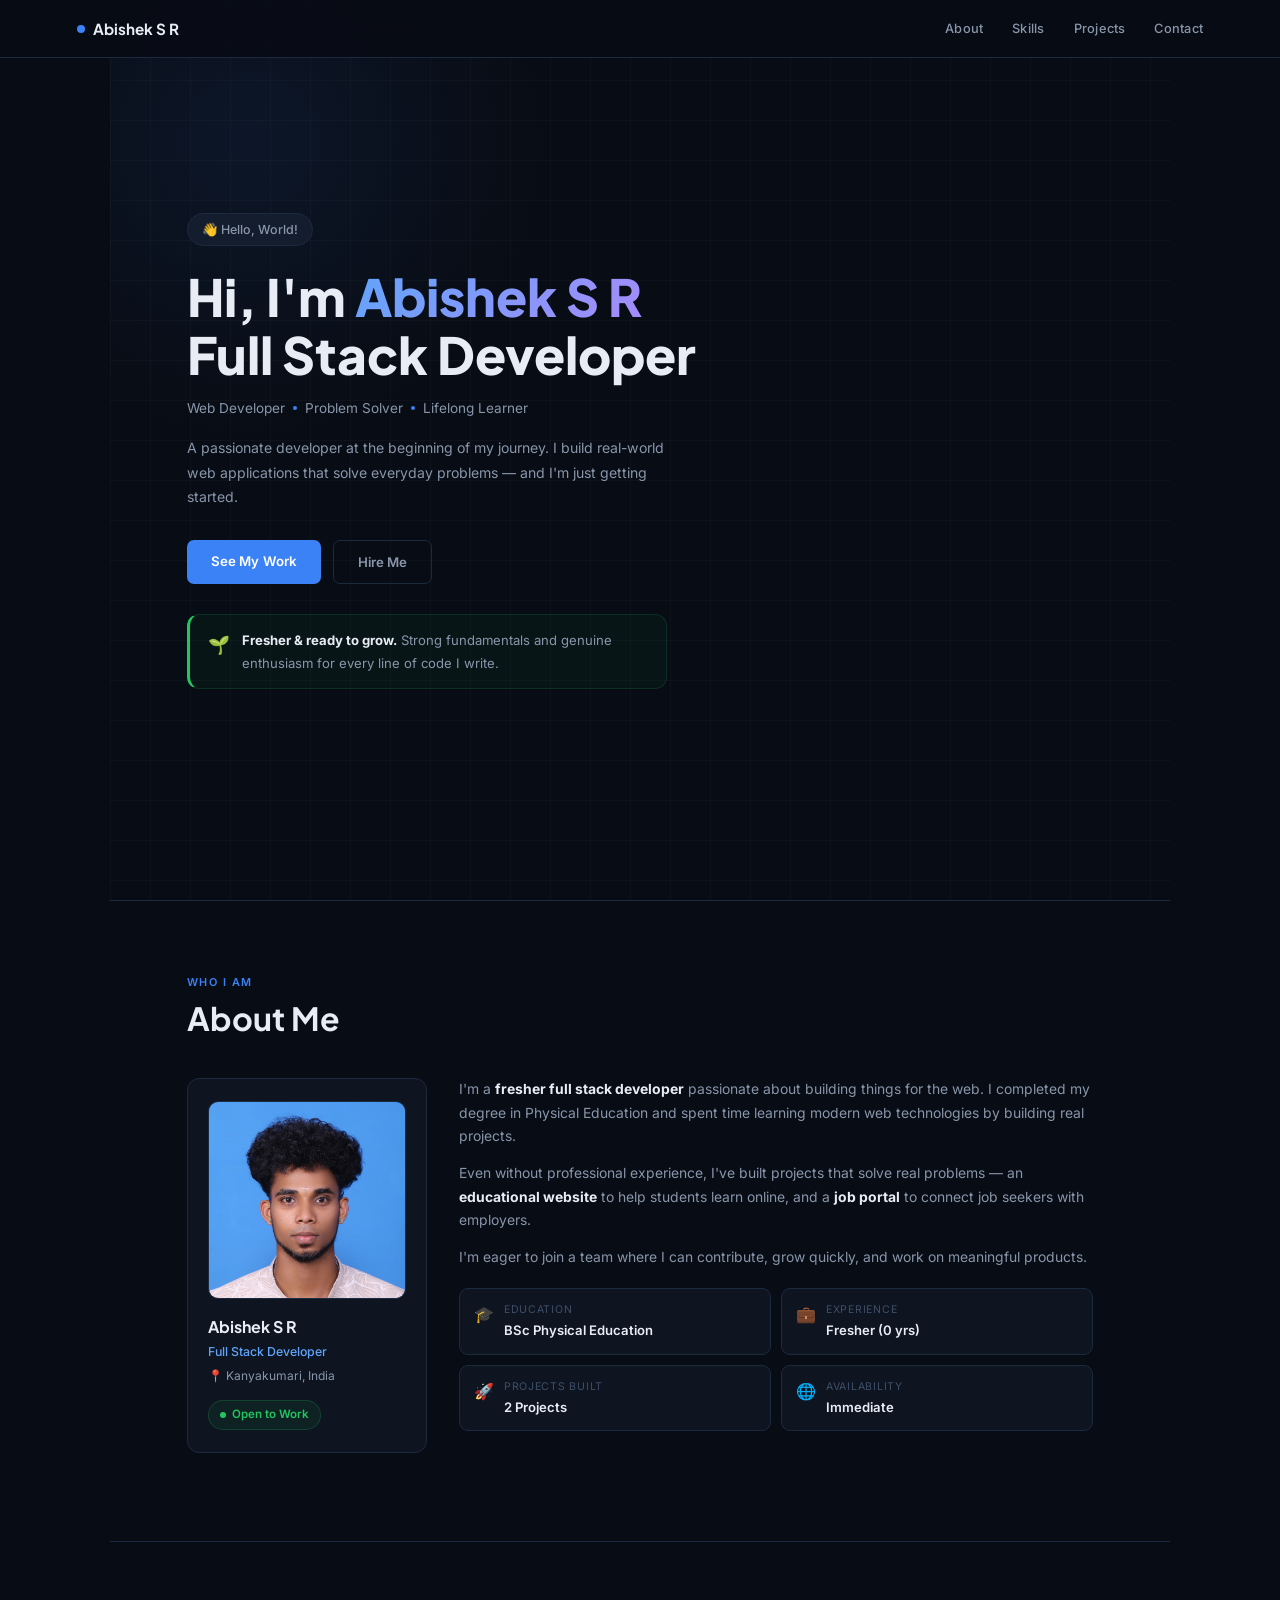
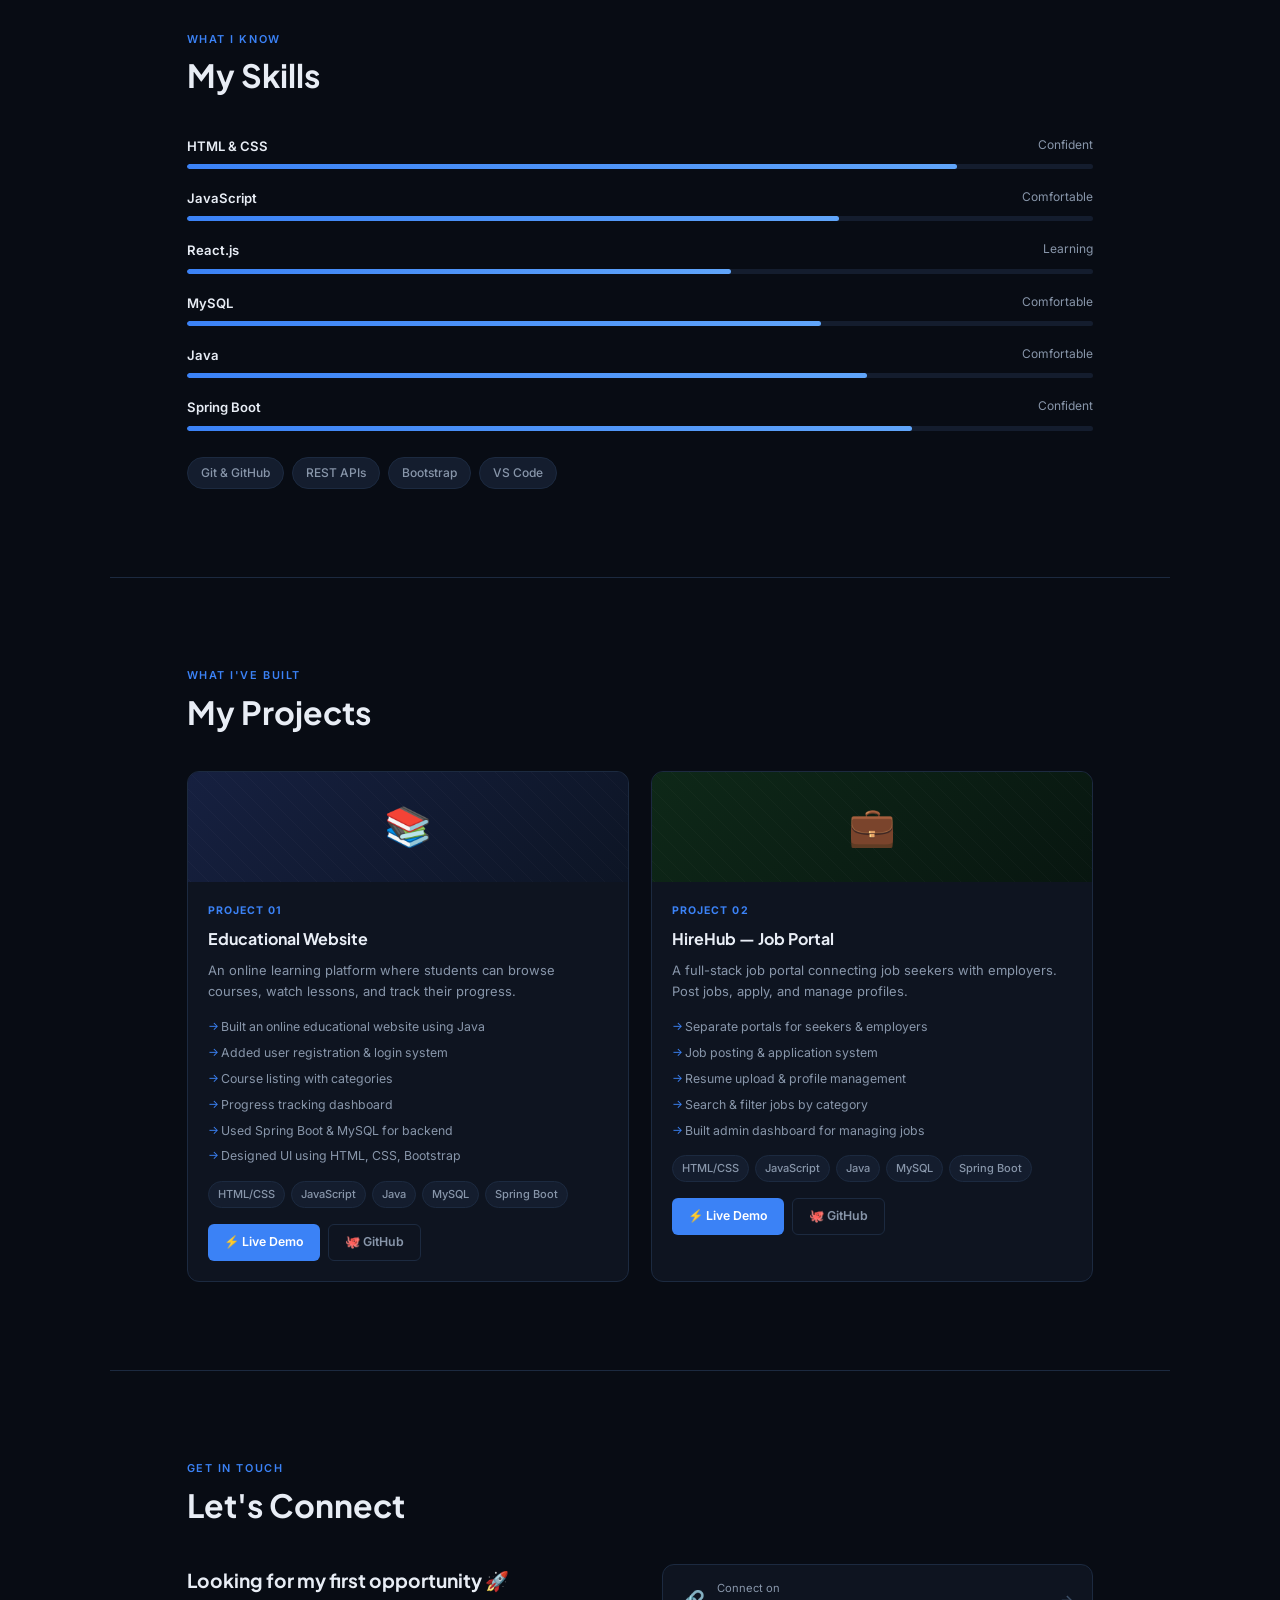
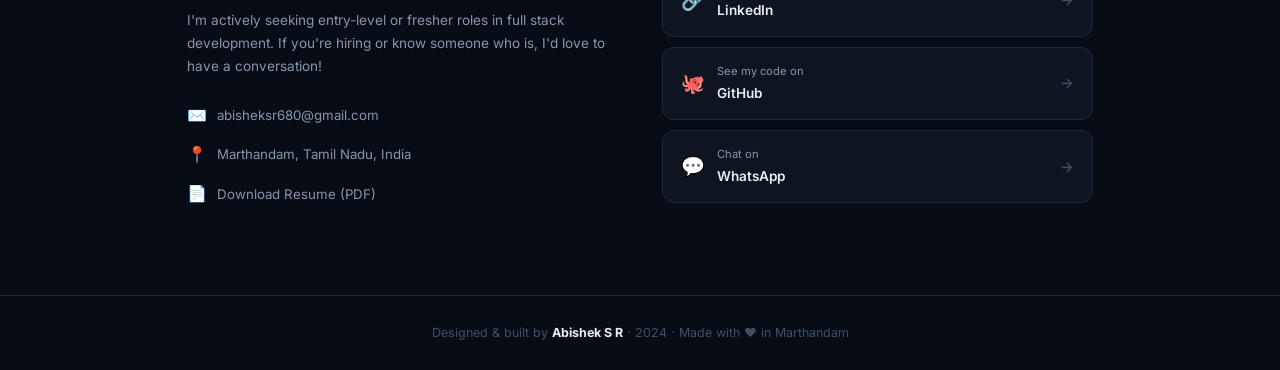
==== MyPortfolio.html @ ea27880e "first commit" ====
<!DOCTYPE html>
<html lang="en">
<head>
  <meta charset="UTF-8" />
  <meta name="viewport" content="width=device-width, initial-scale=1.0"/>
  <title>Abishek S R — Full Stack Developer</title>
  <link rel="preconnect" href="https://fonts.googleapis.com">
  <link href="https://fonts.googleapis.com/css2?family=Inter:wght@300;400;500;600;700&family=Plus+Jakarta+Sans:wght@600;700;800&display=swap" rel="stylesheet">
  <style>
    *, *::before, *::after { box-sizing: border-box; margin: 0; padding: 0; }
    :root {
      --bg:        #080c14;
      --bg2:       #0e1420;
      --bg3:       #141d2e;
      --border:    #1c2a40;
      --accent:    #3b82f6;
      --accent2:   #60a5fa;
      --green:     #22c55e;
      --ink:       #e8edf5;
      --ink-muted: #8896aa;
      --ink-faint: #3d5068;
      --radius:    12px;
      --font-disp: 'Plus Jakarta Sans', sans-serif;
      --font-body: 'Inter', sans-serif;
    }
    html { scroll-behavior: smooth; }
    body {
      background: var(--bg);
      color: var(--ink);
      font-family: var(--font-body);
      font-size: 0.9rem;
      line-height: 1.7;
      overflow-x: hidden;
    }
    a { color: inherit; text-decoration: none; }
    img { display: block; max-width: 100%; }
    ::-webkit-scrollbar { width: 5px; }
    ::-webkit-scrollbar-track { background: var(--bg); }
    ::-webkit-scrollbar-thumb { background: var(--border); border-radius: 10px; }

    /* NAV */
    nav {
      position: fixed; top: 0; left: 0; right: 0; z-index: 100;
      display: flex; align-items: center; justify-content: space-between;
      padding: 0 6%; height: 58px;
      background: rgba(8,12,20,0.9);
      backdrop-filter: blur(20px);
      border-bottom: 1px solid var(--border);
    }
    .nav-logo {
      font-family: var(--font-disp); font-size: 0.95rem; font-weight: 700;
      color: var(--ink); display: flex; align-items: center; gap: 8px;
    }
    .nav-dot { width: 8px; height: 8px; background: var(--accent); border-radius: 50%; }
    .nav-links { list-style: none; display: flex; gap: 1.8rem; }
    .nav-links a { font-size: 0.8rem; font-weight: 500; color: var(--ink-muted); letter-spacing: 0.02em; transition: color .2s; }
    .nav-links a:hover { color: var(--ink); }

    /* SECTIONS */
    section { padding: 88px 6%; max-width: 1060px; margin: 0 auto; }
    .sec-eyebrow {
      font-size: 0.68rem; font-weight: 600; letter-spacing: .14em;
      text-transform: uppercase; color: var(--accent); margin-bottom: 8px;
    }
    section h2 {
      font-family: var(--font-disp);
      font-size: clamp(1.4rem, 3vw, 2rem);
      font-weight: 700; color: var(--ink); margin-bottom: 40px; line-height: 1.2;
    }

    /* HERO */
    #hero {
      min-height: 100vh; display: flex; align-items: center;
      padding-top: 90px; position: relative; overflow: hidden;
    }
    .hero-glow {
      position: absolute; top: -160px; left: -160px; width: 600px; height: 600px;
      background: radial-gradient(circle, rgba(59,130,246,.09) 0%, transparent 70%);
      pointer-events: none;
    }
    .hero-grid {
      position: absolute; inset: 0;
      background-image:
        linear-gradient(rgba(255,255,255,.025) 1px, transparent 1px),
        linear-gradient(90deg, rgba(255,255,255,.025) 1px, transparent 1px);
      background-size: 40px 40px;
      pointer-events: none;
    }
    .hero-content { position: relative; z-index: 1; max-width: 640px; }
    .greeting {
      display: inline-flex; align-items: center; gap: 7px;
      font-size: 0.78rem; font-weight: 500; color: var(--ink-muted);
      background: var(--bg3); border: 1px solid var(--border);
      padding: 5px 14px; border-radius: 99px; margin-bottom: 22px;
    }
    #hero h1 {
      font-family: var(--font-disp);
      font-size: clamp(1.9rem, 5vw, 3.2rem);
      font-weight: 800; line-height: 1.12; margin-bottom: 14px;
    }
    #hero h1 .name {
      background: linear-gradient(135deg, var(--accent2) 0%, #a78bfa 100%);
      -webkit-background-clip: text; -webkit-text-fill-color: transparent; background-clip: text;
    }
    .hero-role {
      font-size: 0.85rem; color: var(--ink-muted);
      display: flex; flex-wrap: wrap; gap: 8px; align-items: center; margin-bottom: 16px;
    }
    .dot { width: 4px; height: 4px; border-radius: 50%; background: var(--accent); display: inline-block; }
    .hero-bio { color: var(--ink-muted); max-width: 500px; margin-bottom: 30px; font-size: 0.88rem; line-height: 1.75; }
    .hero-cta { display: flex; flex-wrap: wrap; gap: 12px; margin-bottom: 30px; }
    .btn-primary {
      padding: 10px 24px; background: var(--accent); color: #fff;
      border-radius: 7px; font-weight: 600; font-size: 0.83rem;
      transition: background .2s, transform .15s; letter-spacing: 0.01em;
    }
    .btn-primary:hover { background: #2563eb; transform: translateY(-1px); }
    .btn-ghost {
      padding: 10px 24px; border: 1px solid var(--border); border-radius: 7px;
      color: var(--ink-muted); font-weight: 600; font-size: 0.83rem;
      transition: border-color .2s, color .2s;
    }
    .btn-ghost:hover { border-color: var(--accent); color: var(--ink); }
    .hero-note {
      display: flex; gap: 12px; align-items: flex-start;
      background: rgba(34,197,94,.05); border: 1px solid rgba(34,197,94,.15);
      border-left: 3px solid var(--green); padding: 14px 18px;
      border-radius: var(--radius); max-width: 480px;
      font-size: 0.82rem; color: var(--ink-muted);
    }
    .hero-note strong { color: var(--ink); }
    .hero-note-icon { font-size: 1.1rem; margin-top: 1px; flex-shrink: 0; }

    /* ABOUT */
    #about { padding-top: 72px; border-top: 1px solid var(--border); }
    .about-wrap { display: grid; grid-template-columns: 240px 1fr; gap: 32px; align-items: start; }
    .about-card {
      background: var(--bg2); border: 1px solid var(--border);
      border-radius: var(--radius); padding: 22px 20px;
      display: flex; flex-direction: column; gap: 14px;
    }
    .avatar {
      width: 100%; aspect-ratio: 1/1; border-radius: 10px;
      overflow: hidden; background: var(--bg3); border: 1px solid var(--border);
    }
    .avatar img { width: 100%; height: 100%; object-fit: cover; object-position: center top; display: block; }
    .about-card h3 { font-family: var(--font-disp); font-size: 1rem; font-weight: 700; }
    .about-card .title { font-size: 0.77rem; color: var(--accent2); font-weight: 500; margin-top: 2px; }
    .about-card .location { font-size: 0.75rem; color: var(--ink-muted); margin-top: 3px; }
    .status-pill {
      display: inline-flex; align-items: center; gap: 6px;
      background: rgba(34,197,94,.08); border: 1px solid rgba(34,197,94,.2);
      color: var(--green); font-size: 0.72rem; font-weight: 600;
      padding: 4px 11px; border-radius: 99px; width: fit-content;
    }
    .status-pill span { width: 6px; height: 6px; border-radius: 50%; background: var(--green); animation: pulse 1.5s infinite; }
    @keyframes pulse { 0%,100%{opacity:1} 50%{opacity:.3} }

    .about-right { display: flex; flex-direction: column; gap: 13px; }
    .about-right p { color: var(--ink-muted); font-size: 0.87rem; }
    .about-right p strong { color: var(--ink); }
    .about-highlights { display: grid; grid-template-columns: 1fr 1fr; gap: 10px; margin-top: 6px; }
    .highlight-item {
      display: flex; gap: 10px; align-items: flex-start;
      background: var(--bg2); border: 1px solid var(--border);
      border-radius: 9px; padding: 12px 14px;
    }
    .highlight-item .icon { font-size: 1rem; flex-shrink: 0; }
    .highlight-item .label { font-size: 0.66rem; color: var(--ink-faint); text-transform: uppercase; letter-spacing: .07em; }
    .highlight-item .value { font-size: 0.82rem; font-weight: 600; color: var(--ink); }

    /* SKILLS */
    #skills { border-top: 1px solid var(--border); }
    .skills-container { display: flex; flex-direction: column; gap: 18px; margin-bottom: 26px; }
    .skill-row-label { display: flex; justify-content: space-between; font-size: 0.82rem; margin-bottom: 7px; }
    .skill-row-label span:first-child { font-weight: 600; }
    .skill-row-label span:last-child { color: var(--ink-muted); font-size: 0.75rem; }
    .skill-bar-bg { height: 5px; background: var(--bg3); border-radius: 99px; overflow: hidden; }
    .skill-bar-fill { height: 100%; background: linear-gradient(90deg, var(--accent), var(--accent2)); border-radius: 99px; }
    .skill-tags-wrap { display: flex; flex-wrap: wrap; gap: 8px; }
    .stag {
      background: var(--bg3); border: 1px solid var(--border);
      color: var(--ink-muted); font-size: 0.75rem; padding: 5px 13px;
      border-radius: 99px; font-weight: 500;
    }

    /* PROJECTS */
    #projects { border-top: 1px solid var(--border); }
    .projects-grid { display: grid; grid-template-columns: 1fr 1fr; gap: 22px; }
    .proj-card {
      background: var(--bg2); border: 1px solid var(--border);
      border-radius: var(--radius); overflow: hidden;
      transition: transform .22s, border-color .22s, box-shadow .22s;
    }
    .proj-card:hover {
      transform: translateY(-5px);
      border-color: rgba(59,130,246,.4);
      box-shadow: 0 12px 40px rgba(59,130,246,.08);
    }
    .proj-banner {
      height: 110px; position: relative; display: flex; align-items: center; justify-content: center;
    }
    .proj-banner-icon { font-size: 2.4rem; position: relative; z-index: 1; }
    .proj-banner-pattern {
      position: absolute; inset: 0;
      background-image: repeating-linear-gradient(45deg, rgba(255,255,255,.025) 0, rgba(255,255,255,.025) 1px, transparent 0, transparent 50%);
      background-size: 18px 18px;
    }
    .proj-body { padding: 20px; }
    .proj-num { font-size: 0.66rem; color: var(--accent); font-weight: 700; letter-spacing: .1em; margin-bottom: 5px; text-transform: uppercase; }
    .proj-body h3 { font-family: var(--font-disp); font-size: 1rem; font-weight: 700; margin-bottom: 8px; }
    .proj-body p { font-size: 0.81rem; color: var(--ink-muted); margin-bottom: 14px; line-height: 1.65; }
    .proj-features { display: flex; flex-direction: column; gap: 5px; margin-bottom: 14px; }
    .proj-feature { font-size: 0.77rem; color: var(--ink-muted); padding-left: 13px; position: relative; }
    .proj-feature::before { content: '→'; position: absolute; left: 0; color: var(--accent); font-size: 0.72rem; }
    .proj-footer { display: flex; flex-wrap: wrap; gap: 6px; margin-bottom: 16px; }
    .proj-tag {
      font-size: 0.69rem; font-weight: 500; background: var(--bg3);
      border: 1px solid var(--border); color: var(--ink-muted); padding: 3px 9px; border-radius: 99px;
    }
    .proj-actions { display: flex; gap: 8px; }
    .proj-btn {
      padding: 7px 16px; border-radius: 6px; font-size: 0.77rem; font-weight: 600;
      transition: all .18s; display: inline-flex; align-items: center; gap: 5px;
    }
    .proj-btn:hover { transform: translateY(-1px); }
    .proj-btn-solid { background: var(--accent); color: #fff; }
    .proj-btn-solid:hover { background: #2563eb; }
    .proj-btn-outline { border: 1px solid var(--border); color: var(--ink-muted); }
    .proj-btn-outline:hover { border-color: var(--accent); color: var(--ink); }

    /* CONTACT */
    #contact { border-top: 1px solid var(--border); }
    .contact-inner { display: grid; grid-template-columns: 1fr 1fr; gap: 44px; align-items: start; }
    .contact-left h3 { font-family: var(--font-disp); font-size: 1.2rem; font-weight: 700; margin-bottom: 12px; }
    .contact-left p { color: var(--ink-muted); font-size: 0.85rem; margin-bottom: 24px; line-height: 1.7; }
    .contact-info { display: flex; flex-direction: column; gap: 12px; }
    .cinfo { display: flex; align-items: center; gap: 10px; }
    .cinfo-icon { font-size: 1rem; flex-shrink: 0; }
    .cinfo a, .cinfo span { color: var(--ink-muted); font-size: 0.83rem; transition: color .2s; }
    .cinfo a:hover { color: var(--accent2); }
    .contact-right { display: flex; flex-direction: column; gap: 10px; }
    .social-btn {
      display: flex; align-items: center; gap: 12px;
      background: var(--bg2); border: 1px solid var(--border);
      padding: 14px 18px; border-radius: var(--radius);
      font-weight: 600; font-size: 0.85rem; transition: all .2s;
    }
    .social-btn:hover { border-color: var(--accent); transform: translateX(4px); background: var(--bg3); }
    .sicon { font-size: 1.2rem; flex-shrink: 0; }
    .sarrow { margin-left: auto; color: var(--ink-faint); font-size: 0.9rem; transition: color .2s; }
    .social-btn:hover .sarrow { color: var(--accent); }
    .sdetail { font-size: 0.7rem; color: var(--ink-muted); margin-bottom: 1px; font-weight: 400; }

    /* FOOTER */
    footer { border-top: 1px solid var(--border); text-align: center; padding: 26px 6%; font-size: 0.78rem; color: var(--ink-faint); }

    /* RESPONSIVE */
    @media (max-width: 780px) {
      .about-wrap { grid-template-columns: 1fr; }
      .about-card { flex-direction: row; flex-wrap: wrap; align-items: center; gap: 16px; }
      .avatar { width: 100px; height: 100px; aspect-ratio: unset; flex-shrink: 0; }
      .projects-grid { grid-template-columns: 1fr; }
      .contact-inner { grid-template-columns: 1fr; }
      .about-highlights { grid-template-columns: 1fr; }
      .nav-links { display: none; }
    }
  </style>
</head>
<body>

<!-- NAV -->
<nav>
  <a href="#hero" class="nav-logo"><div class="nav-dot"></div> Abishek S R</a>
  <ul class="nav-links">
    <li><a href="#about">About</a></li>
    <li><a href="#skills">Skills</a></li>
    <li><a href="#projects">Projects</a></li>
    <li><a href="#contact">Contact</a></li>
  </ul>
</nav>

<!-- HERO -->
<section id="hero">
  <div class="hero-grid"></div>
  <div class="hero-glow"></div>
  <div class="hero-content">
    <div class="greeting">👋 Hello, World!</div>
    <h1>Hi, I'm <span class="name">Abishek S R</span><br>Full Stack Developer</h1>
    <p class="hero-role">
      Web Developer <span class="dot"></span>
      Problem Solver <span class="dot"></span>
      Lifelong Learner
    </p>
    <p class="hero-bio">
      A passionate developer at the beginning of my journey. I build real-world web applications that solve everyday problems — and I'm just getting started.
    </p>
    <div class="hero-cta">
      <a href="#projects" class="btn-primary">See My Work</a>
      <a href="#contact" class="btn-ghost">Hire Me</a>
    </div>
    <div class="hero-note">
      <div class="hero-note-icon">🌱</div>
      <p><strong>Fresher &amp; ready to grow.</strong> Strong fundamentals and genuine enthusiasm for every line of code I write.</p>
    </div>
  </div>
</section>

<!-- ABOUT -->
<section id="about">
  <div class="sec-eyebrow">Who I am</div>
  <h2>About Me</h2>
  <div class="about-wrap">
    <div class="about-card">
      <!--
        ======================================
        PROFILE PHOTO
        Replace src="your-photo.jpg" with your
        image filename, e.g. src="abishek.jpg"
        Keep the image in the same folder.
        ======================================
      -->
      <div class="avatar">
        <img src="images/AH-4118.jpg" alt="Abishek S R"
          onerror="this.outerHTML='<svg xmlns=\'http://www.w3.org/2000/svg\' viewBox=\'0 0 200 200\' width=\'100%\' height=\'100%\'><rect width=\'200\' height=\'200\' fill=\'#141d2e\'/><circle cx=\'100\' cy=\'78\' r=\'36\' fill=\'#1c2d46\'/><ellipse cx=\'100\' cy=\'162\' rx=\'56\' ry=\'40\' fill=\'#1c2d46\'/></svg>'"
        />
      </div>
      <div>
        <h3>Abishek S R</h3>
        <div class="title">Full Stack Developer</div>
        <div class="location">📍 Kanyakumari, India</div>
      </div>
      <div class="status-pill"><span></span> Open to Work</div>
    </div>

    <div class="about-right">
      <p>I'm a <strong>fresher full stack developer</strong> passionate about building things for the web. I completed my degree in Physical Education and spent time learning modern web technologies by building real projects.</p>
      <p>Even without professional experience, I've built projects that solve real problems — an <strong>educational website</strong> to help students learn online, and a <strong>job portal</strong> to connect job seekers with employers.</p>
      <p>I'm eager to join a team where I can contribute, grow quickly, and work on meaningful products.</p>
      <div class="about-highlights">
        <div class="highlight-item">
          <span class="icon">🎓</span>
          <div><div class="label">Education</div><div class="value">BSc Physical Education</div></div>
        </div>
        <div class="highlight-item">
          <span class="icon">💼</span>
          <div><div class="label">Experience</div><div class="value">Fresher (0 yrs)</div></div>
        </div>
        <div class="highlight-item">
          <span class="icon">🚀</span>
          <div><div class="label">Projects Built</div><div class="value">2 Projects</div></div>
        </div>
        <div class="highlight-item">
          <span class="icon">🌐</span>
          <div><div class="label">Availability</div><div class="value">Immediate</div></div>
        </div>
      </div>
    </div>
  </div>
</section>

<!-- SKILLS -->
<section id="skills">
  <div class="sec-eyebrow">What I know</div>
  <h2>My Skills</h2>
  <div class="skills-container">
    <div class="skill-row">
      <div class="skill-row-label"><span>HTML &amp; CSS</span><span>Confident</span></div>
      <div class="skill-bar-bg"><div class="skill-bar-fill" style="width:85%"></div></div>
    </div>
    <div class="skill-row">
      <div class="skill-row-label"><span>JavaScript</span><span>Comfortable</span></div>
      <div class="skill-bar-bg"><div class="skill-bar-fill" style="width:72%"></div></div>
    </div>
    <div class="skill-row">
      <div class="skill-row-label"><span>React.js</span><span>Learning</span></div>
      <div class="skill-bar-bg"><div class="skill-bar-fill" style="width:60%"></div></div>
    </div>
    <div class="skill-row">
      <div class="skill-row-label"><span>MySQL</span><span>Comfortable</span></div>
      <div class="skill-bar-bg"><div class="skill-bar-fill" style="width:70%"></div></div>
    </div>
    <div class="skill-row">
      <div class="skill-row-label"><span>Java</span><span>Comfortable</span></div>
      <div class="skill-bar-bg"><div class="skill-bar-fill" style="width:75%"></div></div>
    </div>
    <div class="skill-row">
      <div class="skill-row-label"><span>Spring Boot</span><span>Confident</span></div>
      <div class="skill-bar-bg"><div class="skill-bar-fill" style="width:80%"></div></div>
    </div>


  </div>
  <div class="skill-tags-wrap">
    <span class="stag">Git &amp; GitHub</span>
    <span class="stag">REST APIs</span>
    <span class="stag">Bootstrap</span>
    <span class="stag">VS Code</span>
  </div>
</section>

<!-- PROJECTS -->
<section id="projects">
  <div class="sec-eyebrow">What I've built</div>
  <h2>My Projects</h2>
  <div class="projects-grid">

    <!-- Project 1 — replace href="#" with your real URLs -->
    <div class="proj-card">
      <div class="proj-banner" style="background: linear-gradient(135deg, #162040 0%, #0d1525 100%);">
        <div class="proj-banner-pattern"></div>
        <div class="proj-banner-icon">📚</div>
      </div>
      <div class="proj-body">
        <div class="proj-num">Project 01</div>
        <h3> Educational Website</h3>
        <p>An online learning platform where students can browse courses, watch lessons, and track their progress.</p>
        <div class="proj-features">
            <span class="proj-feature">Built an online educational website using Java</span>
          <span class="proj-feature">Added user registration &amp; login system</span>
          <span class="proj-feature">Course listing with categories</span>
          <span class="proj-feature">Progress tracking dashboard</span>
          <span class="proj-feature">Used Spring Boot &amp; MySQL for backend</span>
          <span class="proj-feature">Designed UI using HTML, CSS, Bootstrap</span>
        </div>
        <div class="proj-footer">
          <span class="proj-tag">HTML/CSS</span>
          <span class="proj-tag">JavaScript</span>
          <span class="proj-tag">Java</span>
          <span class="proj-tag">MySQL</span>
           <span class="proj-tag">Spring Boot</span>
        </div>
        <div class="proj-actions">
          <a href="https://your-live-demo-link.com" target="_blank" rel="noopener" class="proj-btn proj-btn-solid">⚡ Live Demo</a>
          <a href="https://github.com/Abishek7601/Project_Educational_website" target="_blank" rel="noopener" class="proj-btn proj-btn-outline">🐙 GitHub</a>
        </div>
      </div>
    </div>

    <!-- Project 2 — replace href="#" with your real URLs -->
    <div class="proj-card">
      <div class="proj-banner" style="background: linear-gradient(135deg, #0e2818 0%, #081610 100%);">
        <div class="proj-banner-pattern"></div>
        <div class="proj-banner-icon">💼</div>
      </div>
      <div class="proj-body">
        <div class="proj-num">Project 02</div>
        <h3>HireHub — Job Portal</h3>
        <p>A full-stack job portal connecting job seekers with employers. Post jobs, apply, and manage profiles.</p>
        <div class="proj-features">
          <span class="proj-feature">Separate portals for seekers &amp; employers</span>
          <span class="proj-feature">Job posting &amp; application system</span>
          <span class="proj-feature">Resume upload &amp; profile management</span>
          <span class="proj-feature">Search &amp; filter jobs by category</span>
          <span class="proj-feature">Built admin dashboard for managing jobs</span>
        </div>
        <div class="proj-footer">
          <span class="proj-tag">HTML/CSS</span>
          <span class="proj-tag">JavaScript</span>
          <span class="proj-tag">Java</span>
          <span class="proj-tag">MySQL</span>
          <span class="proj-tag">Spring Boot</span>
          
        </div>
        <div class="proj-actions">
          <a href="https://your-live-demo-link.com" target="_blank" rel="noopener" class="proj-btn proj-btn-solid">⚡ Live Demo</a>
          <a href="https://github.com/Abishek7601/Job-Portal-Project" target="_blank" rel="noopener" class="proj-btn proj-btn-outline">🐙 GitHub</a>
        </div>
      </div>
    </div>

  </div>
</section>

<!-- CONTACT -->
<section id="contact">
  <div class="sec-eyebrow">Get in touch</div>
  <h2>Let's Connect</h2>
  <div class="contact-inner">
    <div class="contact-left">
      <h3>Looking for my first opportunity 🚀</h3>
      <p>I'm actively seeking entry-level or fresher roles in full stack development. If you're hiring or know someone who is, I'd love to have a conversation!</p>
      <div class="contact-info">
        <div class="cinfo">
          <div class="cinfo-icon">✉️</div>
          <a href="mailto:abisheksr680@gmail.com">abisheksr680@gmail.com</a>
        </div>
        <div class="cinfo">
          <div class="cinfo-icon">📍</div>
          <span>Marthandam, Tamil Nadu, India</span>
        </div>
        <div class="cinfo">
          <div class="cinfo-icon">📄</div>
          <!-- Replace # with your resume PDF path -->
          <a href="files/" target="_blank">Download Resume (PDF)</a>
        </div>
      </div>
    </div>

    <div class="contact-right">
      <!-- Replace href with your actual profile URLs -->
      <a href="https://www.linkedin.com/in/abishek-s-r-b1b4963b7/" target="_blank" rel="noopener" class="social-btn">
        <span class="sicon">🔗</span>
        <div><div class="sdetail">Connect on</div>LinkedIn</div>
        <span class="sarrow">→</span>
      </a>
      <a href="https://github.com/Abishek7601" target="_blank" rel="noopener" class="social-btn">
        <span class="sicon">🐙</span>
        <div><div class="sdetail">See my code on</div>GitHub</div>
        <span class="sarrow">→</span>
      </a>
      <a href="https://wa.me/917092191231" target="_blank" rel="noopener" class="social-btn">
        <span class="sicon">💬</span>
        <div><div class="sdetail">Chat on</div>WhatsApp</div>
        <span class="sarrow">→</span>
      </a>
    </div>
  </div>
</section>

<footer>
  <p>Designed &amp; built by <strong style="color:var(--ink)">Abishek S R</strong> · 2024 · Made with ❤️ in Marthandam</p>
</footer>

</body>
</html>
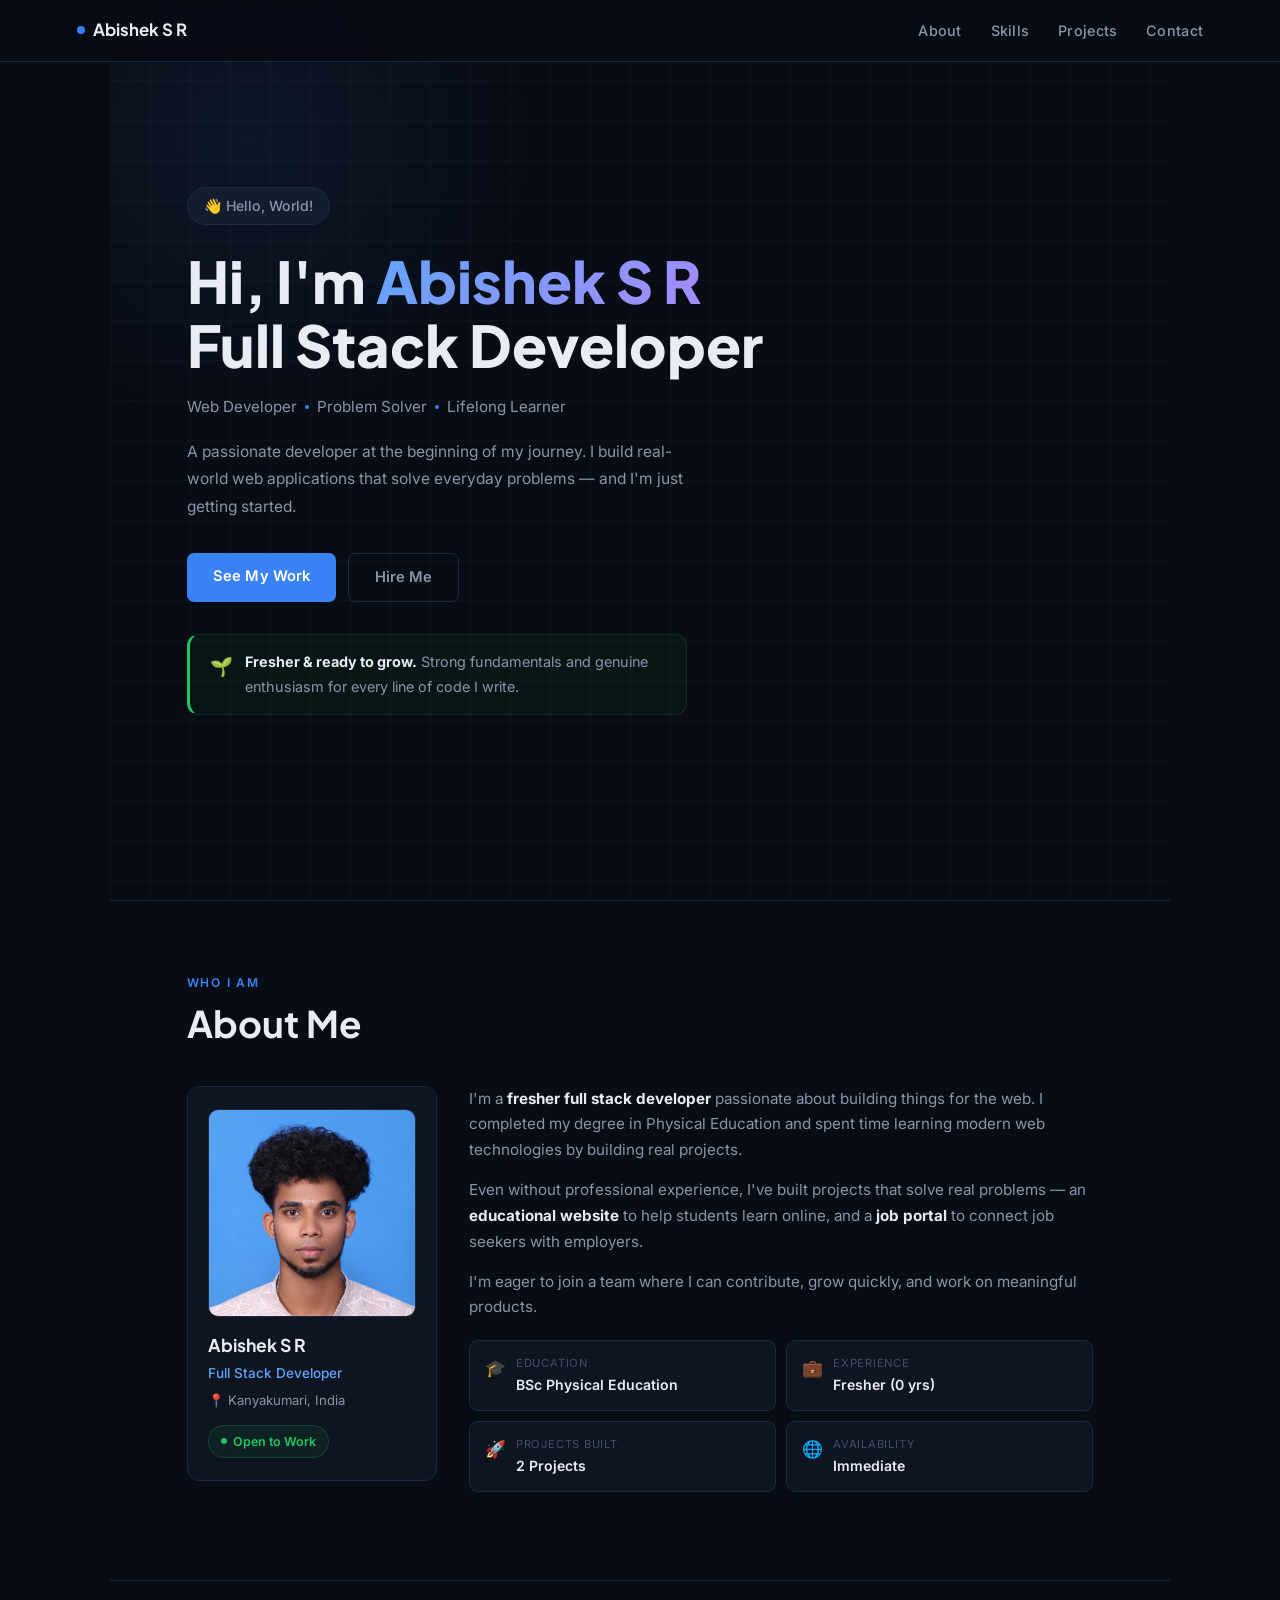
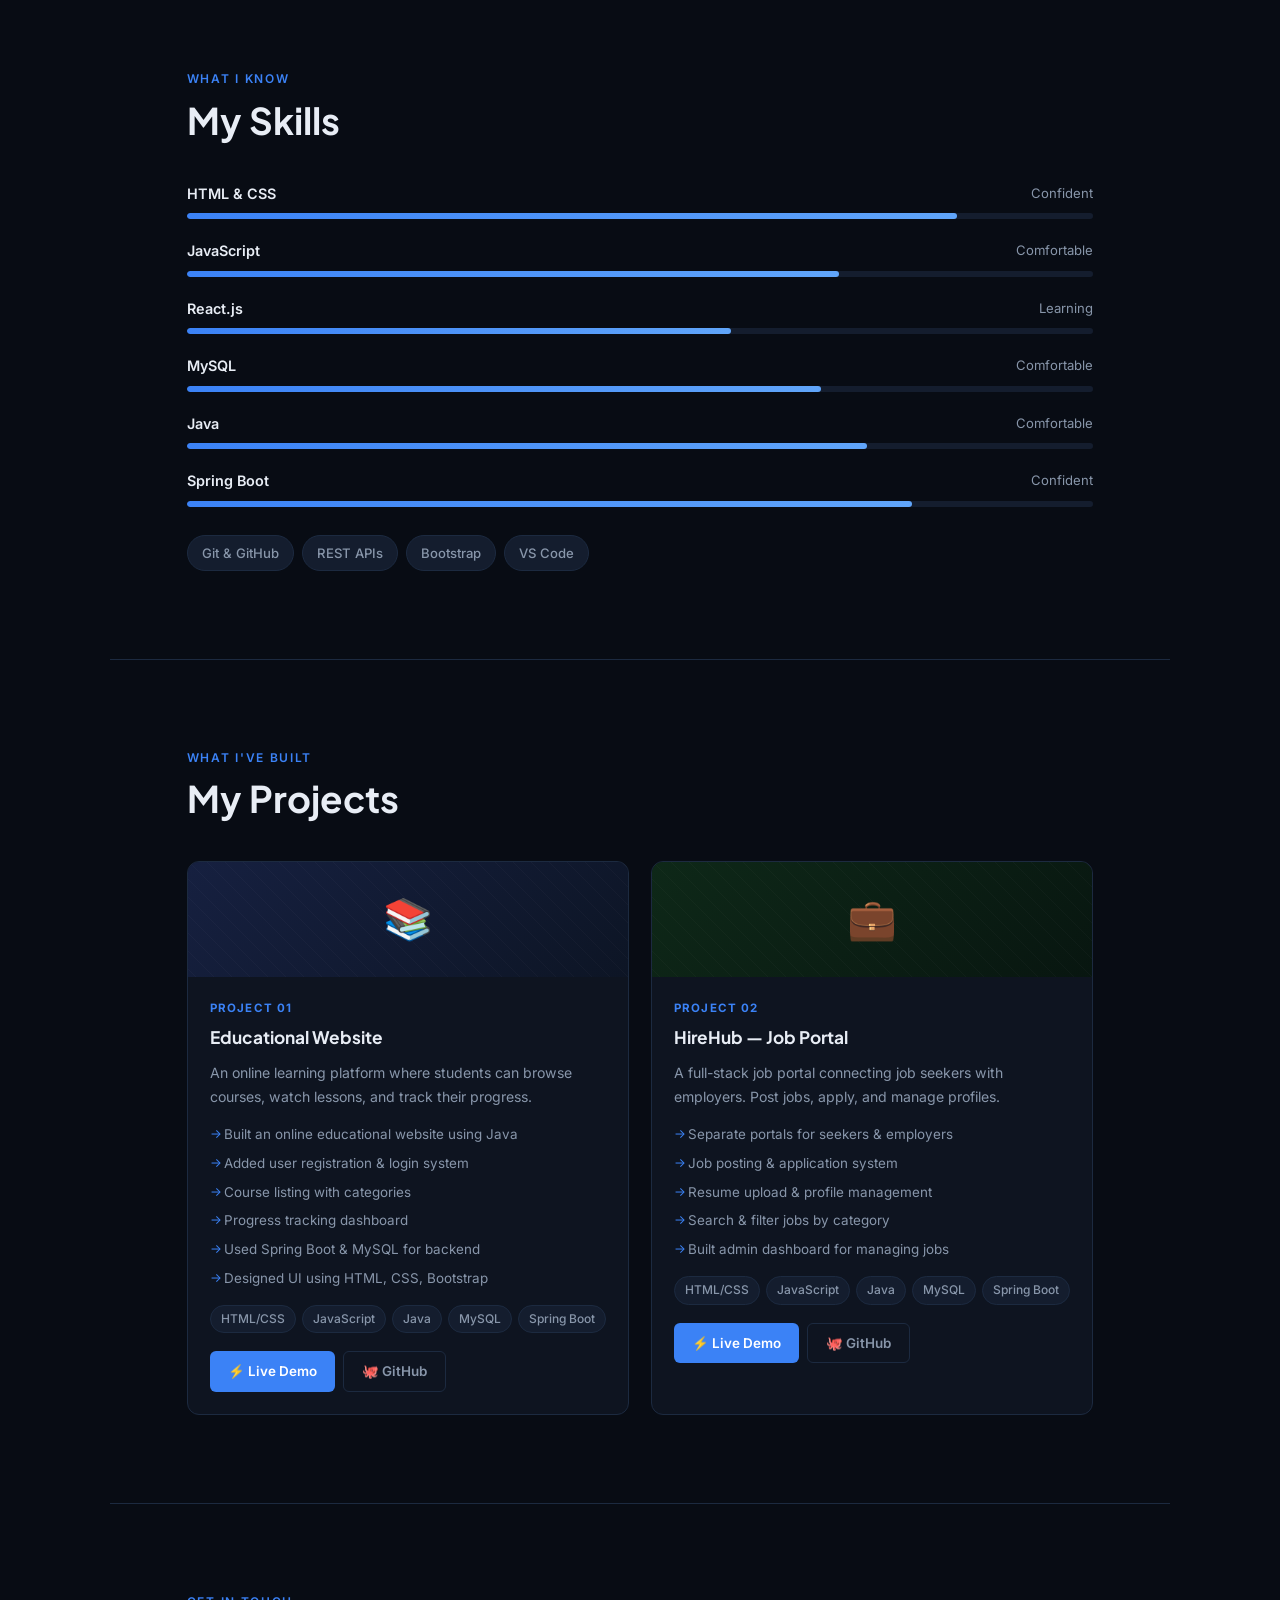
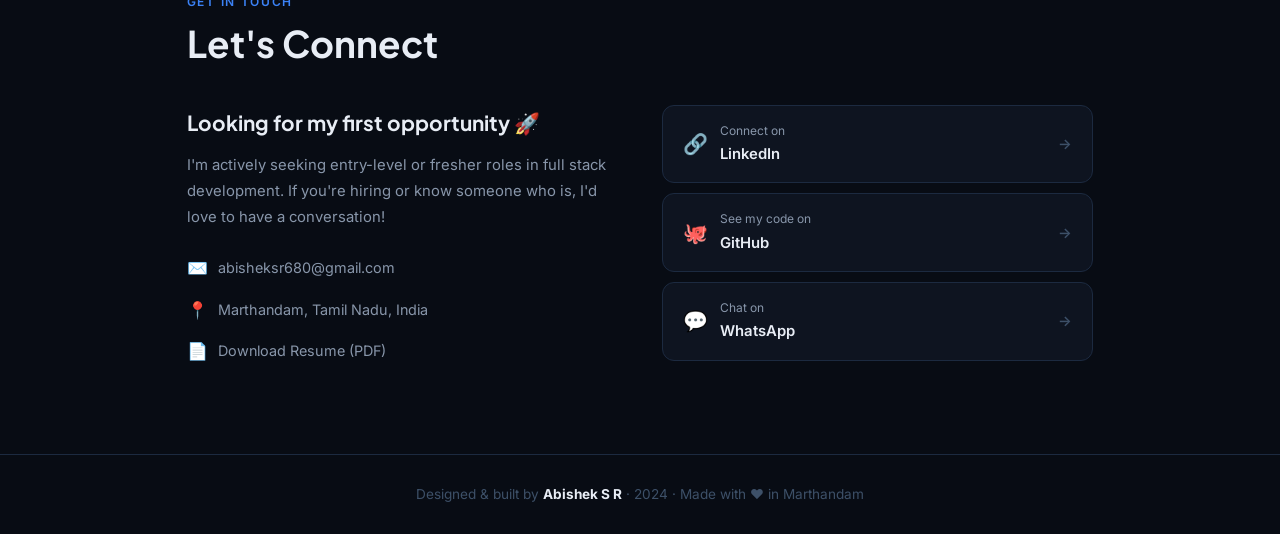
==== commit d6723855: "updated portfolio" ====
--- a/MyPortfolio.html
+++ b/MyPortfolio.html
@@ -28,7 +28,7 @@
       background: var(--bg);
       color: var(--ink);
       font-family: var(--font-body);
-      font-size: 0.9rem;
+      font-size: 1rem;
       line-height: 1.7;
       overflow-x: hidden;
     }
@@ -42,29 +42,29 @@
     nav {
       position: fixed; top: 0; left: 0; right: 0; z-index: 100;
       display: flex; align-items: center; justify-content: space-between;
-      padding: 0 6%; height: 58px;
+      padding: 0 6%; height: 62px;
       background: rgba(8,12,20,0.9);
       backdrop-filter: blur(20px);
       border-bottom: 1px solid var(--border);
     }
     .nav-logo {
-      font-family: var(--font-disp); font-size: 0.95rem; font-weight: 700;
+      font-family: var(--font-disp); font-size: 1.05rem; font-weight: 700;
       color: var(--ink); display: flex; align-items: center; gap: 8px;
     }
     .nav-dot { width: 8px; height: 8px; background: var(--accent); border-radius: 50%; }
     .nav-links { list-style: none; display: flex; gap: 1.8rem; }
-    .nav-links a { font-size: 0.8rem; font-weight: 500; color: var(--ink-muted); letter-spacing: 0.02em; transition: color .2s; }
+    .nav-links a { font-size: 0.9rem; font-weight: 500; color: var(--ink-muted); letter-spacing: 0.02em; transition: color .2s; }
     .nav-links a:hover { color: var(--ink); }
 
     /* SECTIONS */
     section { padding: 88px 6%; max-width: 1060px; margin: 0 auto; }
     .sec-eyebrow {
-      font-size: 0.68rem; font-weight: 600; letter-spacing: .14em;
+      font-size: 0.75rem; font-weight: 600; letter-spacing: .14em;
       text-transform: uppercase; color: var(--accent); margin-bottom: 8px;
     }
     section h2 {
       font-family: var(--font-disp);
-      font-size: clamp(1.4rem, 3vw, 2rem);
+      font-size: clamp(1.6rem, 3.2vw, 2.3rem);
       font-weight: 700; color: var(--ink); margin-bottom: 40px; line-height: 1.2;
     }
 
@@ -86,54 +86,54 @@
       background-size: 40px 40px;
       pointer-events: none;
     }
-    .hero-content { position: relative; z-index: 1; max-width: 640px; }
+    .hero-content { position: relative; z-index: 1; max-width: 660px; }
     .greeting {
       display: inline-flex; align-items: center; gap: 7px;
-      font-size: 0.78rem; font-weight: 500; color: var(--ink-muted);
+      font-size: 0.88rem; font-weight: 500; color: var(--ink-muted);
       background: var(--bg3); border: 1px solid var(--border);
-      padding: 5px 14px; border-radius: 99px; margin-bottom: 22px;
+      padding: 6px 16px; border-radius: 99px; margin-bottom: 24px;
     }
     #hero h1 {
       font-family: var(--font-disp);
-      font-size: clamp(1.9rem, 5vw, 3.2rem);
-      font-weight: 800; line-height: 1.12; margin-bottom: 14px;
+      font-size: clamp(2.2rem, 5.5vw, 3.6rem);
+      font-weight: 800; line-height: 1.12; margin-bottom: 16px;
     }
     #hero h1 .name {
       background: linear-gradient(135deg, var(--accent2) 0%, #a78bfa 100%);
       -webkit-background-clip: text; -webkit-text-fill-color: transparent; background-clip: text;
     }
     .hero-role {
-      font-size: 0.85rem; color: var(--ink-muted);
-      display: flex; flex-wrap: wrap; gap: 8px; align-items: center; margin-bottom: 16px;
+      font-size: 0.95rem; color: var(--ink-muted);
+      display: flex; flex-wrap: wrap; gap: 8px; align-items: center; margin-bottom: 18px;
     }
     .dot { width: 4px; height: 4px; border-radius: 50%; background: var(--accent); display: inline-block; }
-    .hero-bio { color: var(--ink-muted); max-width: 500px; margin-bottom: 30px; font-size: 0.88rem; line-height: 1.75; }
-    .hero-cta { display: flex; flex-wrap: wrap; gap: 12px; margin-bottom: 30px; }
+    .hero-bio { color: var(--ink-muted); max-width: 520px; margin-bottom: 32px; font-size: 0.97rem; line-height: 1.8; }
+    .hero-cta { display: flex; flex-wrap: wrap; gap: 12px; margin-bottom: 32px; }
     .btn-primary {
-      padding: 10px 24px; background: var(--accent); color: #fff;
-      border-radius: 7px; font-weight: 600; font-size: 0.83rem;
+      padding: 11px 26px; background: var(--accent); color: #fff;
+      border-radius: 7px; font-weight: 600; font-size: 0.92rem;
       transition: background .2s, transform .15s; letter-spacing: 0.01em;
     }
     .btn-primary:hover { background: #2563eb; transform: translateY(-1px); }
     .btn-ghost {
-      padding: 10px 24px; border: 1px solid var(--border); border-radius: 7px;
-      color: var(--ink-muted); font-weight: 600; font-size: 0.83rem;
+      padding: 11px 26px; border: 1px solid var(--border); border-radius: 7px;
+      color: var(--ink-muted); font-weight: 600; font-size: 0.92rem;
       transition: border-color .2s, color .2s;
     }
     .btn-ghost:hover { border-color: var(--accent); color: var(--ink); }
     .hero-note {
       display: flex; gap: 12px; align-items: flex-start;
       background: rgba(34,197,94,.05); border: 1px solid rgba(34,197,94,.15);
-      border-left: 3px solid var(--green); padding: 14px 18px;
-      border-radius: var(--radius); max-width: 480px;
-      font-size: 0.82rem; color: var(--ink-muted);
+      border-left: 3px solid var(--green); padding: 15px 20px;
+      border-radius: var(--radius); max-width: 500px;
+      font-size: 0.9rem; color: var(--ink-muted);
     }
     .hero-note strong { color: var(--ink); }
-    .hero-note-icon { font-size: 1.1rem; margin-top: 1px; flex-shrink: 0; }
+    .hero-note-icon { font-size: 1.15rem; margin-top: 1px; flex-shrink: 0; }
 
     /* ABOUT */
     #about { padding-top: 72px; border-top: 1px solid var(--border); }
-    .about-wrap { display: grid; grid-template-columns: 240px 1fr; gap: 32px; align-items: start; }
+    .about-wrap { display: grid; grid-template-columns: 250px 1fr; gap: 32px; align-items: start; }
     .about-card {
       background: var(--bg2); border: 1px solid var(--border);
       border-radius: var(--radius); padding: 22px 20px;
@@ -144,43 +144,43 @@
       overflow: hidden; background: var(--bg3); border: 1px solid var(--border);
     }
     .avatar img { width: 100%; height: 100%; object-fit: cover; object-position: center top; display: block; }
-    .about-card h3 { font-family: var(--font-disp); font-size: 1rem; font-weight: 700; }
-    .about-card .title { font-size: 0.77rem; color: var(--accent2); font-weight: 500; margin-top: 2px; }
-    .about-card .location { font-size: 0.75rem; color: var(--ink-muted); margin-top: 3px; }
+    .about-card h3 { font-family: var(--font-disp); font-size: 1.1rem; font-weight: 700; }
+    .about-card .title { font-size: 0.85rem; color: var(--accent2); font-weight: 500; margin-top: 2px; }
+    .about-card .location { font-size: 0.82rem; color: var(--ink-muted); margin-top: 3px; }
     .status-pill {
       display: inline-flex; align-items: center; gap: 6px;
       background: rgba(34,197,94,.08); border: 1px solid rgba(34,197,94,.2);
-      color: var(--green); font-size: 0.72rem; font-weight: 600;
-      padding: 4px 11px; border-radius: 99px; width: fit-content;
+      color: var(--green); font-size: 0.78rem; font-weight: 600;
+      padding: 5px 12px; border-radius: 99px; width: fit-content;
     }
     .status-pill span { width: 6px; height: 6px; border-radius: 50%; background: var(--green); animation: pulse 1.5s infinite; }
     @keyframes pulse { 0%,100%{opacity:1} 50%{opacity:.3} }
 
-    .about-right { display: flex; flex-direction: column; gap: 13px; }
-    .about-right p { color: var(--ink-muted); font-size: 0.87rem; }
+    .about-right { display: flex; flex-direction: column; gap: 14px; }
+    .about-right p { color: var(--ink-muted); font-size: 0.95rem; }
     .about-right p strong { color: var(--ink); }
     .about-highlights { display: grid; grid-template-columns: 1fr 1fr; gap: 10px; margin-top: 6px; }
     .highlight-item {
       display: flex; gap: 10px; align-items: flex-start;
       background: var(--bg2); border: 1px solid var(--border);
-      border-radius: 9px; padding: 12px 14px;
-    }
-    .highlight-item .icon { font-size: 1rem; flex-shrink: 0; }
-    .highlight-item .label { font-size: 0.66rem; color: var(--ink-faint); text-transform: uppercase; letter-spacing: .07em; }
-    .highlight-item .value { font-size: 0.82rem; font-weight: 600; color: var(--ink); }
+      border-radius: 9px; padding: 13px 15px;
+    }
+    .highlight-item .icon { font-size: 1.05rem; flex-shrink: 0; }
+    .highlight-item .label { font-size: 0.7rem; color: var(--ink-faint); text-transform: uppercase; letter-spacing: .07em; }
+    .highlight-item .value { font-size: 0.88rem; font-weight: 600; color: var(--ink); }
 
     /* SKILLS */
     #skills { border-top: 1px solid var(--border); }
-    .skills-container { display: flex; flex-direction: column; gap: 18px; margin-bottom: 26px; }
-    .skill-row-label { display: flex; justify-content: space-between; font-size: 0.82rem; margin-bottom: 7px; }
+    .skills-container { display: flex; flex-direction: column; gap: 20px; margin-bottom: 28px; }
+    .skill-row-label { display: flex; justify-content: space-between; font-size: 0.9rem; margin-bottom: 7px; }
     .skill-row-label span:first-child { font-weight: 600; }
-    .skill-row-label span:last-child { color: var(--ink-muted); font-size: 0.75rem; }
-    .skill-bar-bg { height: 5px; background: var(--bg3); border-radius: 99px; overflow: hidden; }
+    .skill-row-label span:last-child { color: var(--ink-muted); font-size: 0.82rem; }
+    .skill-bar-bg { height: 6px; background: var(--bg3); border-radius: 99px; overflow: hidden; }
     .skill-bar-fill { height: 100%; background: linear-gradient(90deg, var(--accent), var(--accent2)); border-radius: 99px; }
     .skill-tags-wrap { display: flex; flex-wrap: wrap; gap: 8px; }
     .stag {
       background: var(--bg3); border: 1px solid var(--border);
-      color: var(--ink-muted); font-size: 0.75rem; padding: 5px 13px;
+      color: var(--ink-muted); font-size: 0.82rem; padding: 6px 14px;
       border-radius: 99px; font-weight: 500;
     }
 
@@ -198,29 +198,29 @@
       box-shadow: 0 12px 40px rgba(59,130,246,.08);
     }
     .proj-banner {
-      height: 110px; position: relative; display: flex; align-items: center; justify-content: center;
-    }
-    .proj-banner-icon { font-size: 2.4rem; position: relative; z-index: 1; }
+      height: 115px; position: relative; display: flex; align-items: center; justify-content: center;
+    }
+    .proj-banner-icon { font-size: 2.5rem; position: relative; z-index: 1; }
     .proj-banner-pattern {
       position: absolute; inset: 0;
       background-image: repeating-linear-gradient(45deg, rgba(255,255,255,.025) 0, rgba(255,255,255,.025) 1px, transparent 0, transparent 50%);
       background-size: 18px 18px;
     }
-    .proj-body { padding: 20px; }
-    .proj-num { font-size: 0.66rem; color: var(--accent); font-weight: 700; letter-spacing: .1em; margin-bottom: 5px; text-transform: uppercase; }
-    .proj-body h3 { font-family: var(--font-disp); font-size: 1rem; font-weight: 700; margin-bottom: 8px; }
-    .proj-body p { font-size: 0.81rem; color: var(--ink-muted); margin-bottom: 14px; line-height: 1.65; }
-    .proj-features { display: flex; flex-direction: column; gap: 5px; margin-bottom: 14px; }
-    .proj-feature { font-size: 0.77rem; color: var(--ink-muted); padding-left: 13px; position: relative; }
-    .proj-feature::before { content: '→'; position: absolute; left: 0; color: var(--accent); font-size: 0.72rem; }
-    .proj-footer { display: flex; flex-wrap: wrap; gap: 6px; margin-bottom: 16px; }
+    .proj-body { padding: 22px; }
+    .proj-num { font-size: 0.72rem; color: var(--accent); font-weight: 700; letter-spacing: .1em; margin-bottom: 5px; text-transform: uppercase; }
+    .proj-body h3 { font-family: var(--font-disp); font-size: 1.08rem; font-weight: 700; margin-bottom: 9px; }
+    .proj-body p { font-size: 0.88rem; color: var(--ink-muted); margin-bottom: 15px; line-height: 1.65; }
+    .proj-features { display: flex; flex-direction: column; gap: 6px; margin-bottom: 15px; }
+    .proj-feature { font-size: 0.84rem; color: var(--ink-muted); padding-left: 14px; position: relative; }
+    .proj-feature::before { content: '→'; position: absolute; left: 0; color: var(--accent); font-size: 0.78rem; }
+    .proj-footer { display: flex; flex-wrap: wrap; gap: 6px; margin-bottom: 18px; }
     .proj-tag {
-      font-size: 0.69rem; font-weight: 500; background: var(--bg3);
-      border: 1px solid var(--border); color: var(--ink-muted); padding: 3px 9px; border-radius: 99px;
+      font-size: 0.75rem; font-weight: 500; background: var(--bg3);
+      border: 1px solid var(--border); color: var(--ink-muted); padding: 3px 10px; border-radius: 99px;
     }
     .proj-actions { display: flex; gap: 8px; }
     .proj-btn {
-      padding: 7px 16px; border-radius: 6px; font-size: 0.77rem; font-weight: 600;
+      padding: 8px 18px; border-radius: 6px; font-size: 0.84rem; font-weight: 600;
       transition: all .18s; display: inline-flex; align-items: center; gap: 5px;
     }
     .proj-btn:hover { transform: translateY(-1px); }
@@ -232,28 +232,28 @@
     /* CONTACT */
     #contact { border-top: 1px solid var(--border); }
     .contact-inner { display: grid; grid-template-columns: 1fr 1fr; gap: 44px; align-items: start; }
-    .contact-left h3 { font-family: var(--font-disp); font-size: 1.2rem; font-weight: 700; margin-bottom: 12px; }
-    .contact-left p { color: var(--ink-muted); font-size: 0.85rem; margin-bottom: 24px; line-height: 1.7; }
-    .contact-info { display: flex; flex-direction: column; gap: 12px; }
+    .contact-left h3 { font-family: var(--font-disp); font-size: 1.3rem; font-weight: 700; margin-bottom: 12px; }
+    .contact-left p { color: var(--ink-muted); font-size: 0.93rem; margin-bottom: 24px; line-height: 1.75; }
+    .contact-info { display: flex; flex-direction: column; gap: 13px; }
     .cinfo { display: flex; align-items: center; gap: 10px; }
-    .cinfo-icon { font-size: 1rem; flex-shrink: 0; }
-    .cinfo a, .cinfo span { color: var(--ink-muted); font-size: 0.83rem; transition: color .2s; }
+    .cinfo-icon { font-size: 1.05rem; flex-shrink: 0; }
+    .cinfo a, .cinfo span { color: var(--ink-muted); font-size: 0.9rem; transition: color .2s; }
     .cinfo a:hover { color: var(--accent2); }
     .contact-right { display: flex; flex-direction: column; gap: 10px; }
     .social-btn {
       display: flex; align-items: center; gap: 12px;
       background: var(--bg2); border: 1px solid var(--border);
-      padding: 14px 18px; border-radius: var(--radius);
-      font-weight: 600; font-size: 0.85rem; transition: all .2s;
+      padding: 15px 20px; border-radius: var(--radius);
+      font-weight: 600; font-size: 0.93rem; transition: all .2s;
     }
     .social-btn:hover { border-color: var(--accent); transform: translateX(4px); background: var(--bg3); }
-    .sicon { font-size: 1.2rem; flex-shrink: 0; }
+    .sicon { font-size: 1.25rem; flex-shrink: 0; }
     .sarrow { margin-left: auto; color: var(--ink-faint); font-size: 0.9rem; transition: color .2s; }
     .social-btn:hover .sarrow { color: var(--accent); }
-    .sdetail { font-size: 0.7rem; color: var(--ink-muted); margin-bottom: 1px; font-weight: 400; }
+    .sdetail { font-size: 0.75rem; color: var(--ink-muted); margin-bottom: 1px; font-weight: 400; }
 
     /* FOOTER */
-    footer { border-top: 1px solid var(--border); text-align: center; padding: 26px 6%; font-size: 0.78rem; color: var(--ink-faint); }
+    footer { border-top: 1px solid var(--border); text-align: center; padding: 28px 6%; font-size: 0.85rem; color: var(--ink-faint); }
 
     /* RESPONSIVE */
     @media (max-width: 780px) {
@@ -312,14 +312,6 @@
   <h2>About Me</h2>
   <div class="about-wrap">
     <div class="about-card">
-      <!--
-        ======================================
-        PROFILE PHOTO
-        Replace src="your-photo.jpg" with your
-        image filename, e.g. src="abishek.jpg"
-        Keep the image in the same folder.
-        ======================================
-      -->
       <div class="avatar">
         <img src="images/AH-4118.jpg" alt="Abishek S R"
           onerror="this.outerHTML='<svg xmlns=\'http://www.w3.org/2000/svg\' viewBox=\'0 0 200 200\' width=\'100%\' height=\'100%\'><rect width=\'200\' height=\'200\' fill=\'#141d2e\'/><circle cx=\'100\' cy=\'78\' r=\'36\' fill=\'#1c2d46\'/><ellipse cx=\'100\' cy=\'162\' rx=\'56\' ry=\'40\' fill=\'#1c2d46\'/></svg>'"
@@ -388,8 +380,6 @@
       <div class="skill-row-label"><span>Spring Boot</span><span>Confident</span></div>
       <div class="skill-bar-bg"><div class="skill-bar-fill" style="width:80%"></div></div>
     </div>
-
-
   </div>
   <div class="skill-tags-wrap">
     <span class="stag">Git &amp; GitHub</span>
@@ -405,7 +395,6 @@
   <h2>My Projects</h2>
   <div class="projects-grid">
 
-    <!-- Project 1 — replace href="#" with your real URLs -->
     <div class="proj-card">
       <div class="proj-banner" style="background: linear-gradient(135deg, #162040 0%, #0d1525 100%);">
         <div class="proj-banner-pattern"></div>
@@ -413,10 +402,10 @@
       </div>
       <div class="proj-body">
         <div class="proj-num">Project 01</div>
-        <h3> Educational Website</h3>
+        <h3>Educational Website</h3>
         <p>An online learning platform where students can browse courses, watch lessons, and track their progress.</p>
         <div class="proj-features">
-            <span class="proj-feature">Built an online educational website using Java</span>
+          <span class="proj-feature">Built an online educational website using Java</span>
           <span class="proj-feature">Added user registration &amp; login system</span>
           <span class="proj-feature">Course listing with categories</span>
           <span class="proj-feature">Progress tracking dashboard</span>
@@ -428,7 +417,7 @@
           <span class="proj-tag">JavaScript</span>
           <span class="proj-tag">Java</span>
           <span class="proj-tag">MySQL</span>
-           <span class="proj-tag">Spring Boot</span>
+          <span class="proj-tag">Spring Boot</span>
         </div>
         <div class="proj-actions">
           <a href="https://your-live-demo-link.com" target="_blank" rel="noopener" class="proj-btn proj-btn-solid">⚡ Live Demo</a>
@@ -437,7 +426,6 @@
       </div>
     </div>
 
-    <!-- Project 2 — replace href="#" with your real URLs -->
     <div class="proj-card">
       <div class="proj-banner" style="background: linear-gradient(135deg, #0e2818 0%, #081610 100%);">
         <div class="proj-banner-pattern"></div>
@@ -460,7 +448,6 @@
           <span class="proj-tag">Java</span>
           <span class="proj-tag">MySQL</span>
           <span class="proj-tag">Spring Boot</span>
-          
         </div>
         <div class="proj-actions">
           <a href="https://your-live-demo-link.com" target="_blank" rel="noopener" class="proj-btn proj-btn-solid">⚡ Live Demo</a>
@@ -491,14 +478,12 @@
         </div>
         <div class="cinfo">
           <div class="cinfo-icon">📄</div>
-          <!-- Replace # with your resume PDF path -->
-          <a href="files/" target="_blank">Download Resume (PDF)</a>
+          <a href="files/Abishek_S_R.pdf" target="_blank">Download Resume (PDF)</a>
         </div>
       </div>
     </div>
 
     <div class="contact-right">
-      <!-- Replace href with your actual profile URLs -->
       <a href="https://www.linkedin.com/in/abishek-s-r-b1b4963b7/" target="_blank" rel="noopener" class="social-btn">
         <span class="sicon">🔗</span>
         <div><div class="sdetail">Connect on</div>LinkedIn</div>
